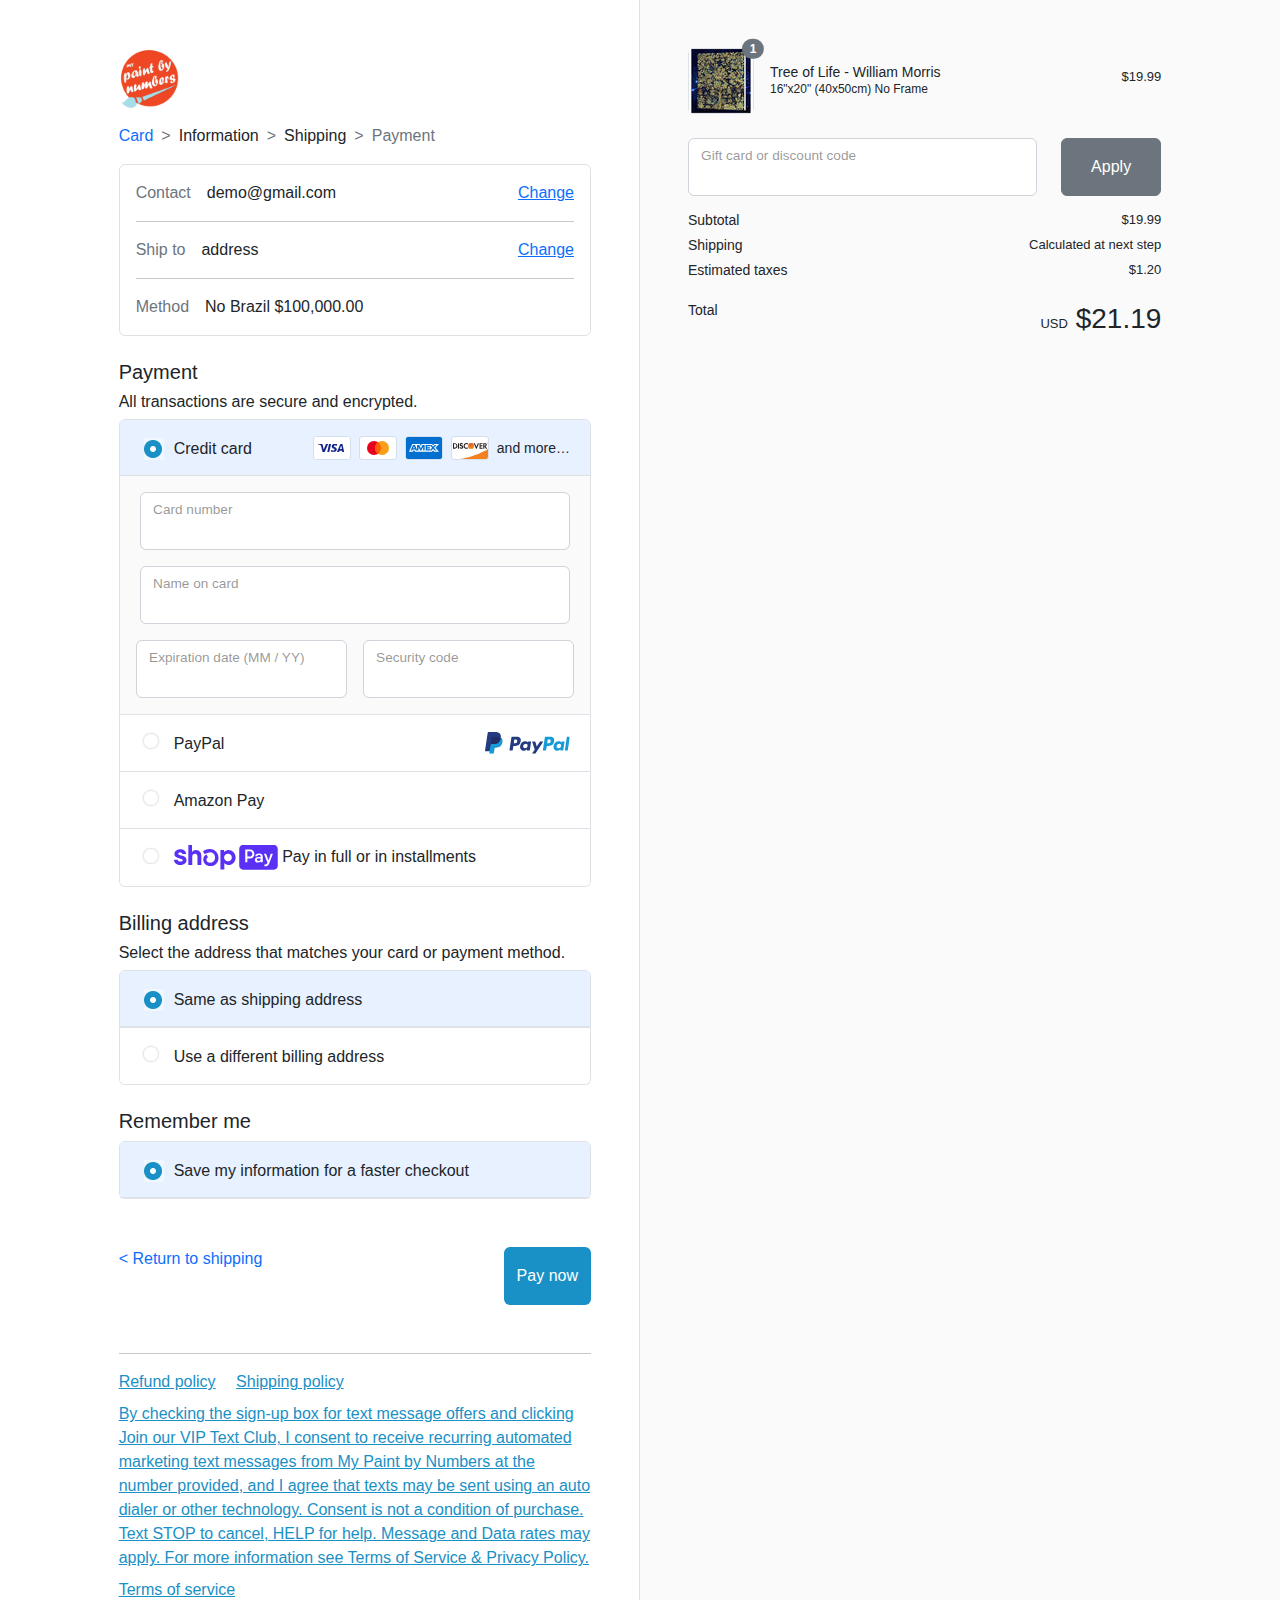
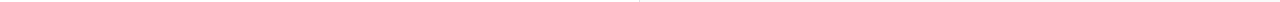
==== payment.html @ d82e0bd8 "first commit" ====
<!DOCTYPE html>
<html lang="en">

<head>
    <meta charset="UTF-8">
    <meta http-equiv="X-UA-Compatible" content="IE=edge">
    <meta name="viewport" content="width=device-width, initial-scale=1.0">
    <!-- Title Name -->
    <title>Payment Page</title>

    <!-- CSS Link -->
    <link rel="stylesheet" href="assets/css/bootstrap.min.css">
    <link rel="stylesheet" href="assets/css/style.css">
    <link rel="preconnect" href="https://fonts.gstatic.com">
    <link
        href="https://fonts.googleapis.com/css2?family=Archivo:ital,wght@0,100;0,200;0,300;0,400;0,500;0,600;0,700;0,800;0,900;1,100;1,200;1,300;1,400;1,500;1,600;1,700;1,800;1,900&display=swap"
        rel="stylesheet">
    <link rel="stylesheet" href="https://cdnjs.cloudflare.com/ajax/libs/font-awesome/4.7.0/css/font-awesome.min.css">
</head>

<!-- body -->

<body>

    <section class="container-fluid bg-color ">
        <div class="row  d-block d-lg-none">
            <div class="col-12 ">
                <div class="logo py-3 bg-white">
                    <img src="assets/images/logo.png" class="img-fluid" width="60" height="60" alt="logo">
                </div>
                <div class="d-flex justify-content-between py-3 border-bottom" id="flip">
                    <p>
                        <span><i class="fa fa-shopping-cart me-3" style="font-size:24px"></i></span>
                        Show order summary
                    </p>
                    <h4>$100,019.99</h4>
                </div>
            </div>
        </div>
        <div class="row flex-column-reverse flex-lg-row">
            <div class="d-none d-xl-block col-xl-1 bg-white"></div>
            <div class="col-12 col-lg-6 col-xl-5 pt-5 pe-lg-5 border-end bg-white">
                <div class="logo d-none d-lg-block">
                    <img src="assets/images/logo.png" class="img-fluid" width="60" height="60" alt="logo">
                </div>
                <div class="mt-3">
                    <nav style="--bs-breadcrumb-divider: '>';" aria-label="breadcrumb">
                        <ol class="breadcrumb">
                            <li class="breadcrumb-item"><a href="#" class="text-decoration-none">Card</a></li>
                            <li class="breadcrumb-item"><a>Information</a></li>
                            <li class="breadcrumb-item "><a>Shipping</a></li>
                            <li class="breadcrumb-item active" aria-current="page">Payment</li>
                        </ol>
                    </nav>
                </div>

                <div class="border rounded p-3">
                    <div class="d-flex gap-3">
                        <p class="text-muted mb-0">Contact</p>
                        <p class="mb-0">demo@gmail.com </p>
                        <a href="#" class="ms-auto"> Change</a>
                    </div>
                    <hr>
                    <div class="d-flex gap-3">
                        <p class="text-muted mb-0">Ship to
                        </p>
                        <p class="mb-0">
                            address </p>
                        <a href="#" class="ms-auto"> Change</a>
                    </div>
                    <hr>
                    <div class="d-flex gap-3">
                        <p class="text-muted mb-0">Method</p>
                        <p class="mb-0">No Brazil $100,000.00 </p>
                    </div>
                </div>

                <form action="">
                    <div class="d-flex mt-4">
                        <h5>Payment</h5>
                    </div>
                    <h6>All transactions are secure and encrypted.</h6>

                    <div class="accordion" id="accordionExample">
                        <div class="accordion-item">
                            <h2 class="accordion-header" id="headingOne">
                                <button class="accordion-button" type="button" data-bs-toggle="collapse"
                                    data-bs-target="#collapseOne" aria-expanded="true" aria-controls="collapseOne">
                                    <div class="d-flex align-items-center justify-content-between w-100">
                                        <p class="text-dark mb-0"> Credit card</p>
                                        <div class="d-flex align-items-center gap-2">
                                            <img src="assets/images/visa.svg" alt="">
                                            <img src="assets/images/mastercard.svg" alt="">
                                            <img src="assets/images/amex.svg" alt="">
                                            <img src="assets/images/discover.svg" alt="">
                                            <small class="text-dark">and more…</small>
                                        </div>
                                    </div>
                                </button>
                            </h2>
                            <div id="collapseOne" class="accordion-collapse collapse show " aria-labelledby="headingOne"
                                data-bs-parent="#accordionExample">
                                <div class="accordion-body bg-color">
                                    <form>
                                        <div class="form-floating mb-3">
                                            <input type="text" class="form-control" id="card_number">
                                            <label for="card_number">Card number </label>
                                        </div>
                                        <div class="form-floating mb-3">
                                            <input type="text" class="form-control" id="card_name">
                                            <label for="card_name">Name on card </label>
                                        </div>
                                        <div class="row ">
                                            <div class="col-md-6 px-2">
                                                <div class="form-floating">
                                                    <input type="text" class="form-control" id="ex_date">
                                                    <label for="ex_date">Expiration date (MM / YY)</label>
                                                </div>
                                            </div>
                                            <div class="col-md-6 px-2">
                                                <div class="form-floating">
                                                    <input type="text" class="form-control" id="security_code">
                                                    <label for="security_code">Security code</label>
                                                </div>
                                            </div>
                                        </div>
                                    </form>
                                </div>
                            </div>
                        </div>
                        <div class="accordion-item">
                            <h2 class="accordion-header" id="headingTwo">
                                <button class="accordion-button collapsed" type="button" data-bs-toggle="collapse"
                                    data-bs-target="#collapseTwo" aria-expanded="false" aria-controls="collapseTwo">
                                    <div class="d-flex align-items-center justify-content-between w-100">
                                        <p class="text-dark mb-0">PayPal</p>
                                        <div class="d-flex align-items-center gap-2">
                                            <svg xmlns="http://www.w3.org/2000/svg" preserveAspectRatio="xMidYMid"
                                                viewBox="0 0 196 50" fill="none" role="img" style="width: 85px;"
                                                aria-label="PayPal">
                                                <g clip-path="url(#paypal-logo_svg__a)">
                                                    <path fill-rule="evenodd" clip-rule="evenodd"
                                                        d="M62.268 11.182h10.816c3.62 0 6.346 1 7.884 2.893 1.4 1.723 1.863 4.183 1.379 7.315-1.074 7.157-5.186 10.769-12.31 10.769h-3.425c-.738 0-1.37.563-1.483 1.33l-1.18 7.837c-.116.767-.745 1.33-1.485 1.33H57.3c-.555 0-.979-.516-.892-1.09l4.375-29.055c.115-.766.745-1.33 1.485-1.33Zm5.634 14.678c2.867 0 5.833 0 6.424-4.066.217-1.428.043-2.462-.525-3.158-.952-1.166-2.794-1.166-4.748-1.166h-.748c-.442 0-.822.338-.89.797L66.27 25.86h1.632ZM100.235 21.664h5.179c.554 0 .976.518.887 1.09l-2.799 18.571c-.117.767-.743 1.33-1.485 1.33h-4.665c-.552 0-.976-.516-.89-1.093l.232-1.507s-2.558 3.106-7.17 3.106c-2.686 0-4.945-.812-6.523-2.76-1.721-2.12-2.425-5.158-1.93-8.336.952-6.37 5.84-10.912 11.564-10.912 2.496 0 4.996.57 6.118 2.275l.362.55.23-1.517a.913.913 0 0 1 .89-.797Zm-7.884 15.74c2.996 0 5.344-2.08 5.844-5.18.226-1.501-.087-2.863-.876-3.839-.788-.966-1.984-1.478-3.454-1.478-2.95 0-5.338 2.15-5.804 5.223-.244 1.507.047 2.86.812 3.812.772.958 1.974 1.463 3.478 1.463Z"
                                                        fill="#253B80"></path>
                                                    <path
                                                        d="M132.999 21.663h-5.204c-.497 0-.963.259-1.245.69l-7.179 11.079-3.042-10.646c-.192-.666-.779-1.123-1.443-1.123h-5.114c-.622 0-1.054.636-.856 1.25l5.733 17.625-5.39 7.97c-.424.629.003 1.492.736 1.492h5.198c.493 0 .955-.252 1.235-.676l17.312-26.178c.414-.626-.011-1.483-.741-1.483Z"
                                                        fill="#253B80"></path>
                                                    <path fill-rule="evenodd" clip-rule="evenodd"
                                                        d="M139.415 11.182h10.818c3.62 0 6.345 1 7.88 2.893 1.4 1.723 1.867 4.183 1.381 7.315-1.075 7.157-5.186 10.769-12.312 10.769h-3.423c-.738 0-1.369.563-1.483 1.33l-1.242 8.237c-.08.537-.521.93-1.037.93h-5.551c-.552 0-.976-.516-.889-1.09l4.375-29.055c.115-.766.744-1.33 1.483-1.33Zm5.642 14.678c2.869 0 5.835 0 6.425-4.066.216-1.428.044-2.462-.524-3.158-.952-1.166-2.796-1.166-4.748-1.166h-.748c-.444 0-.821.338-.889.797l-1.146 7.593h1.63ZM177.383 21.663h5.176c.555 0 .979.52.894 1.09l-2.801 18.572c-.116.767-.745 1.33-1.484 1.33h-4.664c-.555 0-.979-.516-.892-1.093l.231-1.508s-2.557 3.107-7.169 3.107c-2.687 0-4.942-.812-6.524-2.76-1.72-2.12-2.421-5.158-1.928-8.336.953-6.37 5.84-10.912 11.563-10.912 2.496 0 4.995.57 6.116 2.275l.364.55.229-1.518a.91.91 0 0 1 .889-.797Zm-7.881 15.742c2.995 0 5.347-2.081 5.844-5.181.229-1.501-.084-2.863-.877-3.84-.787-.965-1.983-1.477-3.454-1.477-2.949 0-5.334 2.149-5.804 5.222-.24 1.508.048 2.862.813 3.813.772.957 1.977 1.463 3.478 1.463Z"
                                                        fill="#179BD7"></path>
                                                    <path
                                                        d="m188.67 11.979-4.44 29.588c-.087.573.337 1.09.889 1.09h4.463c.742 0 1.371-.563 1.485-1.33l4.378-29.055c.087-.573-.337-1.092-.889-1.092h-4.998c-.441.002-.82.34-.888.799Z"
                                                        fill="#179BD7"></path>
                                                    <path
                                                        d="m11.493 48.304.827-5.504-1.842-.045H1.68L7.794 2.141a.543.543 0 0 1 .17-.318.486.486 0 0 1 .327-.126h14.834c4.925 0 8.324 1.073 10.098 3.193.832.994 1.362 2.032 1.618 3.176.27 1.2.274 2.632.011 4.38l-.019.128v1.12l.832.494c.7.39 1.258.835 1.685 1.345.711.85 1.172 1.93 1.366 3.211.2 1.317.134 2.885-.194 4.66-.38 2.04-.994 3.818-1.822 5.273-.763 1.34-1.734 2.452-2.887 3.314-1.1.818-2.408 1.44-3.887 1.837-1.433.391-3.067.588-4.859.588h-1.154c-.826 0-1.628.312-2.257.87a3.709 3.709 0 0 0-1.177 2.2l-.087.496-1.46 9.7-.067.357c-.018.112-.048.169-.092.207a.238.238 0 0 1-.152.058h-7.128Z"
                                                        fill="#253B80"></path>
                                                    <path
                                                        d="M36.451 12.703c-.044.297-.095.6-.152.911-1.956 10.523-8.65 14.158-17.197 14.158h-4.353c-1.045 0-1.926.795-2.089 1.876l-2.228 14.805L9.8 48.65c-.106.709.416 1.349 1.099 1.349h7.72c.913 0 1.69-.696 1.834-1.64l.076-.412 1.453-9.662.094-.53c.142-.948.92-1.644 1.834-1.644h1.155c7.479 0 13.334-3.181 15.045-12.387.715-3.845.345-7.056-1.547-9.314-.572-.681-1.283-1.246-2.113-1.707Z"
                                                        fill="#179BD7"></path>
                                                    <path
                                                        d="M34.4 11.847a14.84 14.84 0 0 0-1.902-.442c-1.173-.199-2.459-.293-3.836-.293H17.034c-.286 0-.558.068-.802.19-.536.27-.934.802-1.03 1.453l-2.475 16.413-.07.479c.162-1.08 1.043-1.876 2.089-1.876h4.352c8.548 0 15.241-3.637 17.197-14.158.059-.311.108-.614.152-.91a10.18 10.18 0 0 0-1.608-.712 15 15 0 0 0-.438-.144Z"
                                                        fill="#222D65"></path>
                                                    <path
                                                        d="M15.205 12.756a1.93 1.93 0 0 1 1.031-1.451c.245-.123.516-.19.802-.19h11.627c1.378 0 2.663.094 3.837.292a14.91 14.91 0 0 1 2.342.585c.578.2 1.114.438 1.609.711.582-3.889-.005-6.536-2.012-8.934C32.228 1.13 28.235 0 23.125 0H8.29C7.247 0 6.356.795 6.195 1.877L.015 42.91c-.121.812.477 1.544 1.258 1.544h9.159l2.3-15.284 2.473-16.413Z"
                                                        fill="#253B80"></path>
                                                </g>
                                                <defs>
                                                    <clipPath id="paypal-logo_svg__a">
                                                        <path fill="#fff" d="M0 0h195.456v50H0z"></path>
                                                    </clipPath>
                                                </defs>
                                            </svg>
                                        </div>
                                    </div>
                                </button>
                            </h2>
                            <div id="collapseTwo" class="accordion-collapse collapse" aria-labelledby="headingTwo"
                                data-bs-parent="#accordionExample">
                            </div>
                        </div>
                        <div class="accordion-item">
                            <h2 class="accordion-header" id="headingThree">
                                <button class="accordion-button collapsed" type="button" data-bs-toggle="collapse"
                                    data-bs-target="#collapseThree" aria-expanded="false" aria-controls="collapseThree">
                                    <p class="text-dark mb-0">Amazon Pay</p>
                                </button>
                            </h2>
                            <div id="collapseThree" class="accordion-collapse collapse" aria-labelledby="headingThree"
                                data-bs-parent="#accordionExample">
                                <div class="accordion-body">
                                    <div>
                                        <img class="d-block m-auto" src="assets/images/amazon.png" alt="">
                                    </div>
                                    <p class="text-center mb-0">You will be asked to login with Amazon.</p>
                                </div>
                            </div>
                        </div>
                        <div class="accordion-item">
                            <h2 class="accordion-header" id="headingFour">
                                <button class="accordion-button collapsed" type="button" data-bs-toggle="collapse"
                                    data-bs-target="#collapseFour" aria-expanded="false" aria-controls="collapseFour">
                                    <p class="text-dark mb-0"><img src="assets/images/shoppay.svg" height="25" alt="">
                                        Pay in full
                                        or in installments</p>
                                </button>
                            </h2>
                            <div id="collapseFour" class="accordion-collapse collapse" aria-labelledby="headingFour"
                                data-bs-parent="#accordionExample">
                            </div>
                        </div>
                    </div>

                    <div id="billing">
                        <div class="d-flex mt-4">
                            <h5>Billing address</h5>
                        </div>
                        <h6>Select the address that matches your card or payment method.</h6>

                        <div class="accordion" id="accordionExample">
                            <div class="accordion-item">
                                <h2 class="accordion-header" id="headingFive">
                                    <button class="accordion-button" type="button" data-bs-toggle="collapse"
                                        data-bs-target="#collapseFive" aria-expanded="true"
                                        aria-controls="collapseFive">
                                        <p class="text-dark mb-0">Same as shipping address</p>
                                    </button>
                                </h2>
                                <div id="collapseFive" class="accordion-collapse collapse show"
                                    aria-labelledby="headingFive" data-bs-parent="#accordionExample">
                                </div>
                            </div>
                            <div class="accordion-item">
                                <h2 class="accordion-header" id="headingSix">
                                    <button class="accordion-button collapsed" type="button" data-bs-toggle="collapse"
                                        data-bs-target="#collapseSix" aria-expanded="false" aria-controls="collapseSix">
                                        <p class="text-dark mb-0">
                                            Use a different billing address</p>
                                    </button>
                                </h2>
                                <div id="collapseSix" class="accordion-collapse collapse" aria-labelledby="headingSix"
                                    data-bs-parent="#accordionExample">
                                    <div class="accordion-body">
                                        <div class="form-floating">
                                            <label class="form-check-label" for="country">
                                                Country/Region
                                            </label>
                                            <select name="countryCode" id="country" required class="form-select">
                                                <option value="US">United States</option>
                                                <option value="CA">Canada</option>
                                                <option value="AU">Australia</option>
                                                <option value="GB">United Kingdom</option>
                                                <option value="NO">Norway</option>
                                                <option disabled="" value="">---</option>
                                                <option value="AF">Afghanistan</option>
                                                <option value="AX">Åland Islands</option>
                                                <option value="AL">Albania</option>
                                                <option value="DZ">Algeria</option>
                                                <option value="AD">Andorra</option>
                                                <option value="AO">Angola</option>
                                                <option value="AI">Anguilla</option>
                                                <option value="AG">Antigua &amp; Barbuda</option>
                                                <option value="AR">Argentina</option>
                                                <option value="AM">Armenia</option>
                                                <option value="AW">Aruba</option>
                                                <option value="AC">Ascension Island</option>
                                                <option value="AU">Australia</option>
                                                <option value="AT">Austria</option>
                                                <option value="AZ">Azerbaijan</option>
                                                <option value="BS">Bahamas</option>
                                                <option value="BH">Bahrain</option>
                                                <option value="BD">Bangladesh</option>
                                                <option value="BB">Barbados</option>
                                                <option value="BY">Belarus</option>
                                                <option value="BE">Belgium</option>
                                                <option value="BZ">Belize</option>
                                                <option value="BJ">Benin</option>
                                                <option value="BM">Bermuda</option>
                                                <option value="BT">Bhutan</option>
                                                <option value="BO">Bolivia</option>
                                                <option value="BA">Bosnia &amp; Herzegovina</option>
                                                <option value="BW">Botswana</option>
                                                <option value="BR">Brazil</option>
                                                <option value="IO">British Indian Ocean Territory</option>
                                                <option value="VG">British Virgin Islands</option>
                                                <option value="BN">Brunei</option>
                                                <option value="BG">Bulgaria</option>
                                                <option value="BF">Burkina Faso</option>
                                                <option value="BI">Burundi</option>
                                                <option value="KH">Cambodia</option>
                                                <option value="CM">Cameroon</option>
                                                <option value="CA">Canada</option>
                                                <option value="CV">Cape Verde</option>
                                                <option value="BQ">Caribbean Netherlands</option>
                                                <option value="KY">Cayman Islands</option>
                                                <option value="CF">Central African Republic</option>
                                                <option value="TD">Chad</option>
                                                <option value="CL">Chile</option>
                                                <option value="CN">China</option>
                                                <option value="CX">Christmas Island</option>
                                                <option value="CC">Cocos (Keeling) Islands</option>
                                                <option value="CO">Colombia</option>
                                                <option value="KM">Comoros</option>
                                                <option value="CG">Congo - Brazzaville</option>
                                                <option value="CD">Congo - Kinshasa</option>
                                                <option value="CK">Cook Islands</option>
                                                <option value="CR">Costa Rica</option>
                                                <option value="CI">Côte d’Ivoire</option>
                                                <option value="HR">Croatia</option>
                                                <option value="CW">Curaçao</option>
                                                <option value="CY">Cyprus</option>
                                                <option value="CZ">Czechia</option>
                                                <option value="DK">Denmark</option>
                                                <option value="DJ">Djibouti</option>
                                                <option value="DM">Dominica</option>
                                                <option value="DO">Dominican Republic</option>
                                                <option value="EC">Ecuador</option>
                                                <option value="EG">Egypt</option>
                                                <option value="SV">El Salvador</option>
                                                <option value="GQ">Equatorial Guinea</option>
                                                <option value="ER">Eritrea</option>
                                                <option value="EE">Estonia</option>
                                                <option value="SZ">Eswatini</option>
                                                <option value="ET">Ethiopia</option>
                                                <option value="FK">Falkland Islands</option>
                                                <option value="FO">Faroe Islands</option>
                                                <option value="FJ">Fiji</option>
                                                <option value="FI">Finland</option>
                                                <option value="FR">France</option>
                                                <option value="GF">French Guiana</option>
                                                <option value="PF">French Polynesia</option>
                                                <option value="TF">French Southern Territories</option>
                                                <option value="GA">Gabon</option>
                                                <option value="GM">Gambia</option>
                                                <option value="GE">Georgia</option>
                                                <option value="DE">Germany</option>
                                                <option value="GH">Ghana</option>
                                                <option value="GI">Gibraltar</option>
                                                <option value="GR">Greece</option>
                                                <option value="GL">Greenland</option>
                                                <option value="GD">Grenada</option>
                                                <option value="GP">Guadeloupe</option>
                                                <option value="GT">Guatemala</option>
                                                <option value="GG">Guernsey</option>
                                                <option value="GN">Guinea</option>
                                                <option value="GW">Guinea-Bissau</option>
                                                <option value="GY">Guyana</option>
                                                <option value="HT">Haiti</option>
                                                <option value="HN">Honduras</option>
                                                <option value="HK">Hong Kong SAR</option>
                                                <option value="HU">Hungary</option>
                                                <option value="IS">Iceland</option>
                                                <option value="IN">India</option>
                                                <option value="ID">Indonesia</option>
                                                <option value="IQ">Iraq</option>
                                                <option value="IE">Ireland</option>
                                                <option value="IM">Isle of Man</option>
                                                <option value="IL">Israel</option>
                                                <option value="IT">Italy</option>
                                                <option value="JM">Jamaica</option>
                                                <option value="JP">Japan</option>
                                                <option value="JE">Jersey</option>
                                                <option value="JO">Jordan</option>
                                                <option value="KZ">Kazakhstan</option>
                                                <option value="KE">Kenya</option>
                                                <option value="KI">Kiribati</option>
                                                <option value="XK">Kosovo</option>
                                                <option value="KW">Kuwait</option>
                                                <option value="KG">Kyrgyzstan</option>
                                                <option value="LA">Laos</option>
                                                <option value="LV">Latvia</option>
                                                <option value="LB">Lebanon</option>
                                                <option value="LS">Lesotho</option>
                                                <option value="LR">Liberia</option>
                                                <option value="LY">Libya</option>
                                                <option value="LI">Liechtenstein</option>
                                                <option value="LT">Lithuania</option>
                                                <option value="LU">Luxembourg</option>
                                                <option value="MO">Macao SAR</option>
                                                <option value="MG">Madagascar</option>
                                                <option value="MW">Malawi</option>
                                                <option value="MY">Malaysia</option>
                                                <option value="MV">Maldives</option>
                                                <option value="ML">Mali</option>
                                                <option value="MT">Malta</option>
                                                <option value="MQ">Martinique</option>
                                                <option value="MR">Mauritania</option>
                                                <option value="MU">Mauritius</option>
                                                <option value="YT">Mayotte</option>
                                                <option value="MX">Mexico</option>
                                                <option value="MD">Moldova</option>
                                                <option value="MC">Monaco</option>
                                                <option value="MN">Mongolia</option>
                                                <option value="ME">Montenegro</option>
                                                <option value="MS">Montserrat</option>
                                                <option value="MA">Morocco</option>
                                                <option value="MZ">Mozambique</option>
                                                <option value="MM">Myanmar (Burma)</option>
                                                <option value="NA">Namibia</option>
                                                <option value="NR">Nauru</option>
                                                <option value="NP">Nepal</option>
                                                <option value="NL">Netherlands</option>
                                                <option value="NC">New Caledonia</option>
                                                <option value="NZ">New Zealand</option>
                                                <option value="NI">Nicaragua</option>
                                                <option value="NE">Niger</option>
                                                <option value="NG">Nigeria</option>
                                                <option value="NU">Niue</option>
                                                <option value="NF">Norfolk Island</option>
                                                <option value="MK">North Macedonia</option>
                                                <option value="NO">Norway</option>
                                                <option value="OM">Oman</option>
                                                <option value="PK">Pakistan</option>
                                                <option value="PS">Palestinian Territories</option>
                                                <option value="PA">Panama</option>
                                                <option value="PG">Papua New Guinea</option>
                                                <option value="PY">Paraguay</option>
                                                <option value="PE">Peru</option>
                                                <option value="PH">Philippines</option>
                                                <option value="PN">Pitcairn Islands</option>
                                                <option value="PL">Poland</option>
                                                <option value="PT">Portugal</option>
                                                <option value="QA">Qatar</option>
                                                <option value="RE">Réunion</option>
                                                <option value="RO">Romania</option>
                                                <option value="RU">Russia</option>
                                                <option value="RW">Rwanda</option>
                                                <option value="WS">Samoa</option>
                                                <option value="SM">San Marino</option>
                                                <option value="ST">São Tomé &amp; Príncipe</option>
                                                <option value="SA">Saudi Arabia</option>
                                                <option value="SN">Senegal</option>
                                                <option value="RS">Serbia</option>
                                                <option value="SC">Seychelles</option>
                                                <option value="SL">Sierra Leone</option>
                                                <option value="SG">Singapore</option>
                                                <option value="SX">Sint Maarten</option>
                                                <option value="SK">Slovakia</option>
                                                <option value="SI">Slovenia</option>
                                                <option value="SB">Solomon Islands</option>
                                                <option value="SO">Somalia</option>
                                                <option value="ZA">South Africa</option>
                                                <option value="GS">South Georgia &amp; South Sandwich Islands</option>
                                                <option value="KR">South Korea</option>
                                                <option value="SS">South Sudan</option>
                                                <option value="ES">Spain</option>
                                                <option value="LK">Sri Lanka</option>
                                                <option value="BL">St. Barthélemy</option>
                                                <option value="SH">St. Helena</option>
                                                <option value="KN">St. Kitts &amp; Nevis</option>
                                                <option value="LC">St. Lucia</option>
                                                <option value="MF">St. Martin</option>
                                                <option value="PM">St. Pierre &amp; Miquelon</option>
                                                <option value="VC">St. Vincent &amp; Grenadines</option>
                                                <option value="SD">Sudan</option>
                                                <option value="SR">Suriname</option>
                                                <option value="SJ">Svalbard &amp; Jan Mayen</option>
                                                <option value="SE">Sweden</option>
                                                <option value="CH">Switzerland</option>
                                                <option value="TW">Taiwan</option>
                                                <option value="TJ">Tajikistan</option>
                                                <option value="TZ">Tanzania</option>
                                                <option value="TH">Thailand</option>
                                                <option value="TL">Timor-Leste</option>
                                                <option value="TG">Togo</option>
                                                <option value="TK">Tokelau</option>
                                                <option value="TO">Tonga</option>
                                                <option value="TT">Trinidad &amp; Tobago</option>
                                                <option value="TA">Tristan da Cunha</option>
                                                <option value="TN">Tunisia</option>
                                                <option value="TR">Turkey</option>
                                                <option value="TM">Turkmenistan</option>
                                                <option value="TC">Turks &amp; Caicos Islands</option>
                                                <option value="TV">Tuvalu</option>
                                                <option value="UM">U.S. Outlying Islands</option>
                                                <option value="UG">Uganda</option>
                                                <option value="UA">Ukraine</option>
                                                <option value="AE">United Arab Emirates</option>
                                                <option value="GB">United Kingdom</option>
                                                <option value="US">United States</option>
                                                <option value="UY">Uruguay</option>
                                                <option value="UZ">Uzbekistan</option>
                                                <option value="VU">Vanuatu</option>
                                                <option value="VA">Vatican City</option>
                                                <option value="VE">Venezuela</option>
                                                <option value="VN">Vietnam</option>
                                                <option value="WF">Wallis &amp; Futuna</option>
                                                <option value="EH">Western Sahara</option>
                                                <option value="YE">Yemen</option>
                                                <option value="ZM">Zambia</option>
                                                <option value="ZW">Zimbabwe</option>
                                            </select>
                                        </div>
                                        <div class="row mt-4">
                                            <div class="col-md-6 px-2">
                                                <div class="form-floating mb-3">
                                                    <input type="text" class="form-control" id="fname">
                                                    <label for="fname">First Name</label>
                                                </div>
                                            </div>
                                            <div class="col-md-6 px-2">
                                                <div class="form-floating mb-3">
                                                    <input type="text" class="form-control" id="lname">
                                                    <label for="lname">Last Name</label>
                                                </div>
                                            </div>
                                        </div>

                                        <div class="form-floating mb-3">
                                            <input type="text" class="form-control" id="address">
                                            <label for="address">Address</label>
                                        </div>

                                        <div class="form-floating mb-3">
                                            <input type="text" class="form-control" id="apartment">
                                            <label for="apartment">Apartment, suite, etc. (optional)</label>
                                        </div>

                                        <div class="row mb-3">
                                            <div class="col-md-4 px-2">
                                                <div class="form-floating mb-3">
                                                    <input type="text" class="form-control" id="city">
                                                    <label for="city">City</label>
                                                </div>
                                            </div>
                                            <div class="col-md-4 px-2">
                                                <div class="form-floating">
                                                    <label class="form-check-label" for="state">
                                                        State
                                                    </label>
                                                    <select name="zone" id="state" required class="form-select">
                                                        <option hidden="" disabled="" value="">&nbsp;</option>
                                                        <option value="AN">Andaman and Nicobar Islands</option>
                                                        <option value="AP">Andhra Pradesh</option>
                                                        <option value="AR">Arunachal Pradesh</option>
                                                        <option value="AS">Assam</option>
                                                        <option value="BR">Bihar</option>
                                                        <option value="CH">Chandigarh</option>
                                                        <option value="CG">Chhattisgarh</option>
                                                        <option value="DN">Dadra and Nagar Haveli</option>
                                                        <option value="DD">Daman and Diu</option>
                                                        <option value="DL">Delhi</option>
                                                        <option value="GA">Goa</option>
                                                        <option value="GJ">Gujarat</option>
                                                        <option value="HR">Haryana</option>
                                                        <option value="HP">Himachal Pradesh</option>
                                                        <option value="JK">Jammu and Kashmir</option>
                                                        <option value="JH">Jharkhand</option>
                                                        <option value="KA">Karnataka</option>
                                                        <option value="KL">Kerala</option>
                                                        <option value="LA">Ladakh</option>
                                                        <option value="LD">Lakshadweep</option>
                                                        <option value="MP">Madhya Pradesh</option>
                                                        <option value="MH">Maharashtra</option>
                                                        <option value="MN">Manipur</option>
                                                        <option value="ML">Meghalaya</option>
                                                        <option value="MZ">Mizoram</option>
                                                        <option value="NL">Nagaland</option>
                                                        <option value="OR">Odisha</option>
                                                        <option value="PY">Puducherry</option>
                                                        <option value="PB">Punjab</option>
                                                        <option value="RJ">Rajasthan</option>
                                                        <option value="SK">Sikkim</option>
                                                        <option value="TN">Tamil Nadu</option>
                                                        <option value="TS">Telangana</option>
                                                        <option value="TR">Tripura</option>
                                                        <option value="UP">Uttar Pradesh</option>
                                                        <option value="UK">Uttarakhand</option>
                                                        <option value="WB">West Bengal</option>
                                                    </select>
                                                </div>
                                            </div>
                                            <div class="col-md-4 px-2">
                                                <div class="form-floating mb-3">
                                                    <input type="text" class="form-control" id="pin">
                                                    <label for="pin">PIN code</label>
                                                </div>
                                            </div>
                                        </div>

                                        <div class="form-floating mb-3">
                                            <input type="text" class="form-control" id="apartment">
                                            <label for="apartment">Phone number for updates and exclusive offers</label>
                                        </div>
                                    </div>
                                </div>
                            </div>
                        </div>
                    </div>


                    <div id="remember">
                        <div class="d-flex mt-4">
                            <h5>Remember me</h5>
                        </div>

                        <div class="accordion" id="accordionExample">
                            <div class="accordion-item">
                                <h2 class="accordion-header" id="headingSeven">
                                    <button class="accordion-button" type="button" data-bs-toggle="collapse"
                                        data-bs-target="#collapseSeven" aria-expanded="true"
                                        aria-controls="collapseSeven">
                                        <p class="text-dark mb-0">Save my information for a faster checkout</p>
                                    </button>
                                </h2>
                                <div id="collapseSeven" class="accordion-collapse collapse "
                                    aria-labelledby="headingSeven" data-bs-parent="#accordionExample">
                                    <div class="accordion-body">
                                        <div class="form-floating mb-3">
                                            <input type="text" class="form-control" id="number">
                                            <label for="number">Mobile phone number</label>
                                        </div>

                                        <p class="">Next time you check out here or on other stores powered by Shopify,
                                            you’ll receive a code by text message to securely purchase with Shop Pay.
                                        </p>
                                    </div>
                                </div>
                            </div>
                        </div>
                    </div>

                    <div class="d-flex justify-content-between my-5">
                        <a href="#" class="text-decoration-none">
                            < Return to shipping</a>
                                <button type="submit" class="btn btn-submit py-3">Pay now</button>
                    </div>
                </form>
                <hr>
                <div class="footer_link">
                    <div class="mt-2">
                        <a href="#">Refund policy</a> <a href="#" class="ms-3">Shipping policy</a>
                    </div>
                    <div class="mt-2">
                        <a href="#">
                            By checking the sign-up box for text message offers and clicking Join our VIP Text Club,
                            I
                            consent to receive recurring automated marketing text messages from My Paint by Numbers
                            at
                            the number provided, and I agree that texts may be sent using an auto dialer or other
                            technology. Consent is not a condition of purchase. Text STOP to cancel, HELP for help.
                            Message and Data rates may apply. For more information see Terms of Service & Privacy
                            Policy.
                        </a>
                    </div>
                    <div class="mt-2">
                        <a href="#">Terms of service</a>
                    </div>
                </div>
            </div>
            <div class="col-12 col-lg-6 col-xl-5 pt-3 pt-lg-5 ps-lg-5 product" id="panel">
                <div class="d-flex align-items-center gap-3 ">
                    <div class="rounded border position-relative">
                        <img src="assets/images/cart_product.jpg" alt="">
                        <span
                            class="position-absolute top-0 start-100 translate-middle badge rounded-pill bg-secondary">
                            1
                        </span>
                    </div>
                    <div>
                        <h5 class="mb-0">Tree of Life - William Morris</h5>
                        <p class="mb-0">16"x20" (40x50cm) No Frame</p>
                    </div>
                    <div class="ms-auto">
                        <h6>$19.99</h6>
                    </div>
                </div>
                <form>
                    <div class="row ">
                        <div class="col-lg-9 mt-4">
                            <div class="form-floating">
                                <input type="text" class="form-control" id="email">
                                <label for="email text">Gift card or discount code</label>
                            </div>
                        </div>
                        <div class="col-lg-3 mt-4">
                            <button type="submit" class="btn btn-secondary w-100 h-100">Apply</button>
                        </div>
                    </div>
                </form>
                <div class="d-flex justify-content-between mt-3">
                    <h5>Subtotal</h5>
                    <h6>$19.99</h6>
                </div>
                <div class="d-flex justify-content-between">
                    <h5>Shipping</h5>
                    <h6>Calculated at next step </h6>
                </div>
                <div class="d-flex justify-content-between">
                    <h5>Estimated taxes </h5>
                    <h6>$1.20</h6>
                </div>
                <div class="d-flex justify-content-between my-3">
                    <h5>Total</h5>
                    <h6>USD<span class="h3"> $21.19</span></h6>
                </div>
            </div>
            <div class="d-none d-xl-block col-xl-1"></div>
        </div>
    </section>

    <!-- JS script link  -->
    <script src="https://ajax.googleapis.com/ajax/libs/jquery/3.6.3/jquery.min.js"></script>
    <script src="assets/js/popper.min.js"></script>
    <script src="assets/js/bootstrap.min.js"></script>

    <script>
        $(document).ready(function () {
            $("#flip").click(function () {
                $("#panel").slideToggle("slow");
            });
        });
    </script>

</html>
---- assets/css/style.css ----
* {
  margin: 0;
  padding: 0;
  box-sizing: border-box;
}

html {
  scroll-behavior: smooth;
}

body {
  font-family: -apple-system, BlinkMacSystemFont, "Segoe UI", Roboto, Helvetica,
    Arial, sans-serif, "Apple Color Emoji", "Segoe UI Emoji", "Segoe UI Symbol";
}

.bg-color {
  background: #fafafa;
}

.btn_shop_pay,
.btn_shop_pay:hover {
  background-color: #390ced;
}

.btn_pay_pal,
.btn_pay_pal:hover {
  background: #ffc439;
}

.btn_amazon_pay,
.btn_amazon_pay:hover {
  background-color: #fad676;
}

.form-floating input {
  box-shadow: none !important;
  font-size: 14px;
}

.form-floating input:focus {
  border: 2px solid rgb(25, 144, 198);
}

.form-floating .form-check-label {
  top: -11px;
  color: #000000a3;
}

.form-floating label {
  color: #000000a3;
}

.form-select,
.form-check-input {
  box-shadow: none !important;
}

.form-floating > .form-select {
  padding-top: 25px;
}

.btn-submit {
  color: #fff;
  background-color: rgb(25, 144, 198);
}

.btn-submit:hover,
.btn-submit:active {
  opacity: 0.8;
  color: #fff;
  background-color: rgb(25, 144, 198);
}

.footer_link a {
  color: rgb(25, 144, 198);
}

.product h5 {
  font-size: 14px;
}

.product p {
  font-size: 12px;
}

.product h6 {
  font-size: 13px;
}

#panel {
  display: none;
}

.accordion-button::after {
  width: 24px;
  height: 24px;
  margin-left: 0%;
  margin-right: 10px;
  background-image: url(../images/no_check.png)
}

.accordion-button:not(.collapsed)::after {
  width: 24px;
  height: 24px;
  background-image: url(../images/check.png)
}

.accordion-button {
  display: flex;
  flex-direction: row-reverse;
  justify-content: flex-end;
}

.accordion-button:focus {
  box-shadow: none;
  border: 1px solid rgb(25, 144, 198);
}

@media (min-width: 992px) {
  #panel {
    display: block;
  }
}
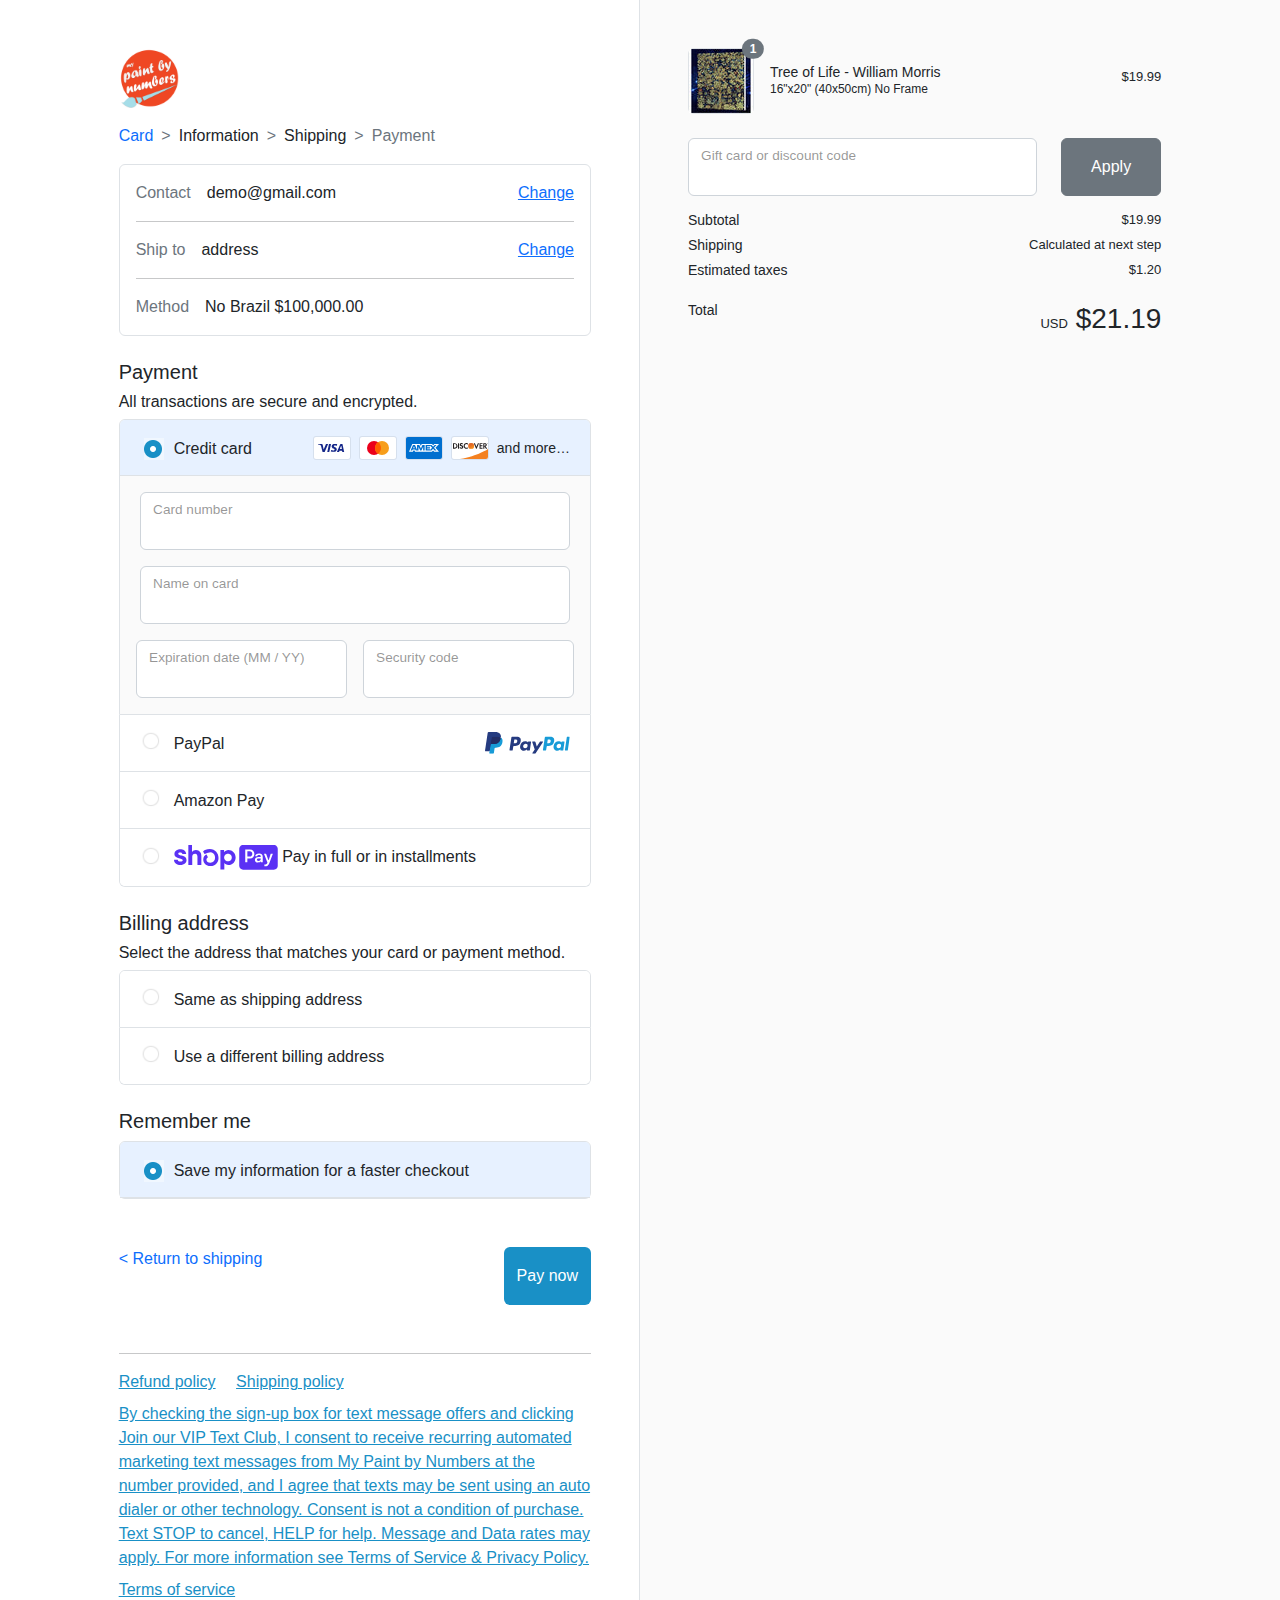
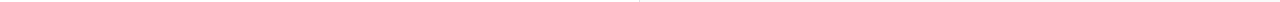
==== commit f4ddf07e: "accordion update" ====
--- a/payment.html
+++ b/payment.html
@@ -216,29 +216,31 @@
                         </div>
                         <h6>Select the address that matches your card or payment method.</h6>
 
-                        <div class="accordion" id="accordionExample">
+                        <div class="accordion" id="BillingAccordion">
                             <div class="accordion-item">
                                 <h2 class="accordion-header" id="headingFive">
-                                    <button class="accordion-button" type="button" data-bs-toggle="collapse"
+                                    <button class="accordion-button collapsed" type="button" data-bs-toggle="collapse"
                                         data-bs-target="#collapseFive" aria-expanded="true"
                                         aria-controls="collapseFive">
                                         <p class="text-dark mb-0">Same as shipping address</p>
                                     </button>
                                 </h2>
-                                <div id="collapseFive" class="accordion-collapse collapse show"
-                                    aria-labelledby="headingFive" data-bs-parent="#accordionExample">
+                                <div id="collapseFive" class="accordion-collapse collapse "
+                                    aria-labelledby="headingFive" data-bs-parent="#BillingAccordion">
+                                    <div></div>
                                 </div>
                             </div>
                             <div class="accordion-item">
                                 <h2 class="accordion-header" id="headingSix">
                                     <button class="accordion-button collapsed" type="button" data-bs-toggle="collapse"
-                                        data-bs-target="#collapseSix" aria-expanded="false" aria-controls="collapseSix">
+                                        data-bs-target="#collapseSix" aria-expanded="false" 
+                                        aria-controls="collapseSix">
                                         <p class="text-dark mb-0">
                                             Use a different billing address</p>
                                     </button>
                                 </h2>
                                 <div id="collapseSix" class="accordion-collapse collapse" aria-labelledby="headingSix"
-                                    data-bs-parent="#accordionExample">
+                                    data-bs-parent="#BillingAccordion">
                                     <div class="accordion-body">
                                         <div class="form-floating">
                                             <label class="form-check-label" for="country">
@@ -593,7 +595,7 @@
                             <h5>Remember me</h5>
                         </div>
 
-                        <div class="accordion" id="accordionExample">
+                        <div class="accordion" id="RemeberAccordion">
                             <div class="accordion-item">
                                 <h2 class="accordion-header" id="headingSeven">
                                     <button class="accordion-button" type="button" data-bs-toggle="collapse"
@@ -603,7 +605,7 @@
                                     </button>
                                 </h2>
                                 <div id="collapseSeven" class="accordion-collapse collapse "
-                                    aria-labelledby="headingSeven" data-bs-parent="#accordionExample">
+                                    aria-labelledby="headingSeven" data-bs-parent="#RemeberAccordion">
                                     <div class="accordion-body">
                                         <div class="form-floating mb-3">
                                             <input type="text" class="form-control" id="number">
